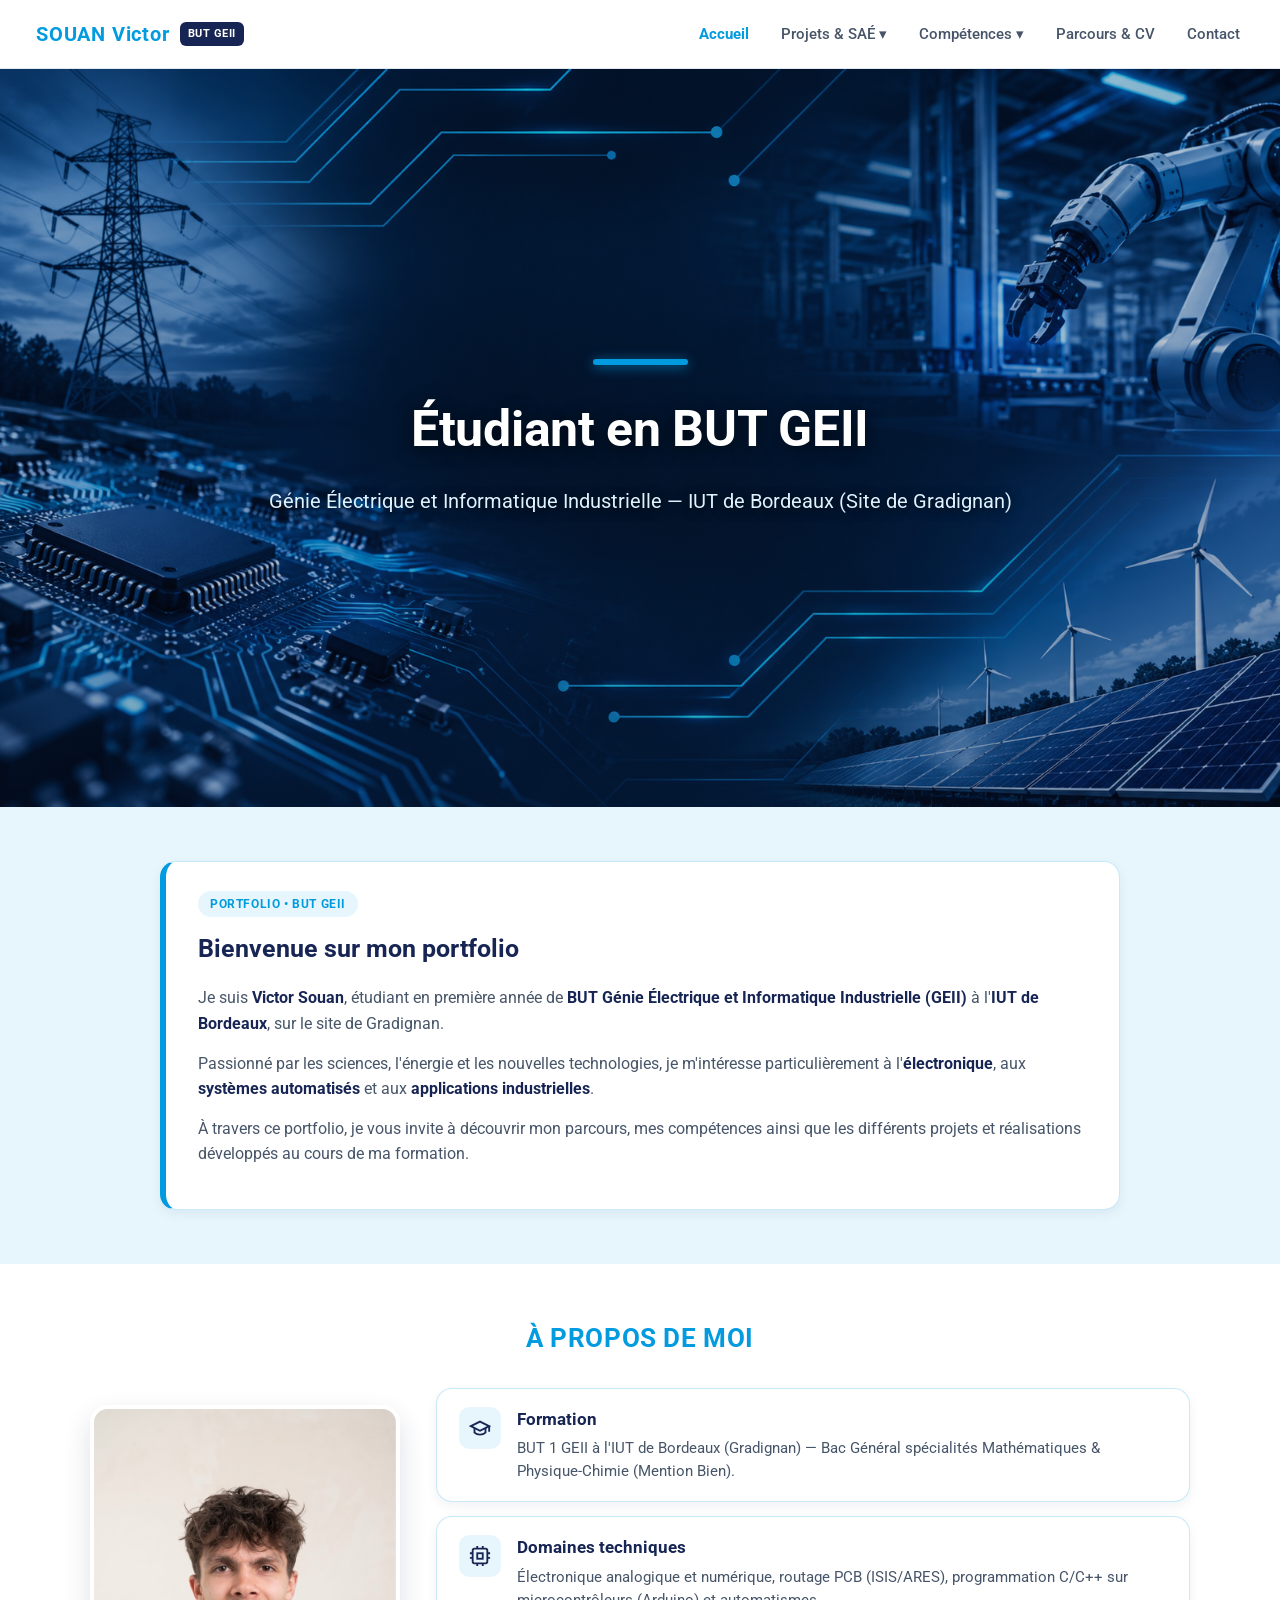
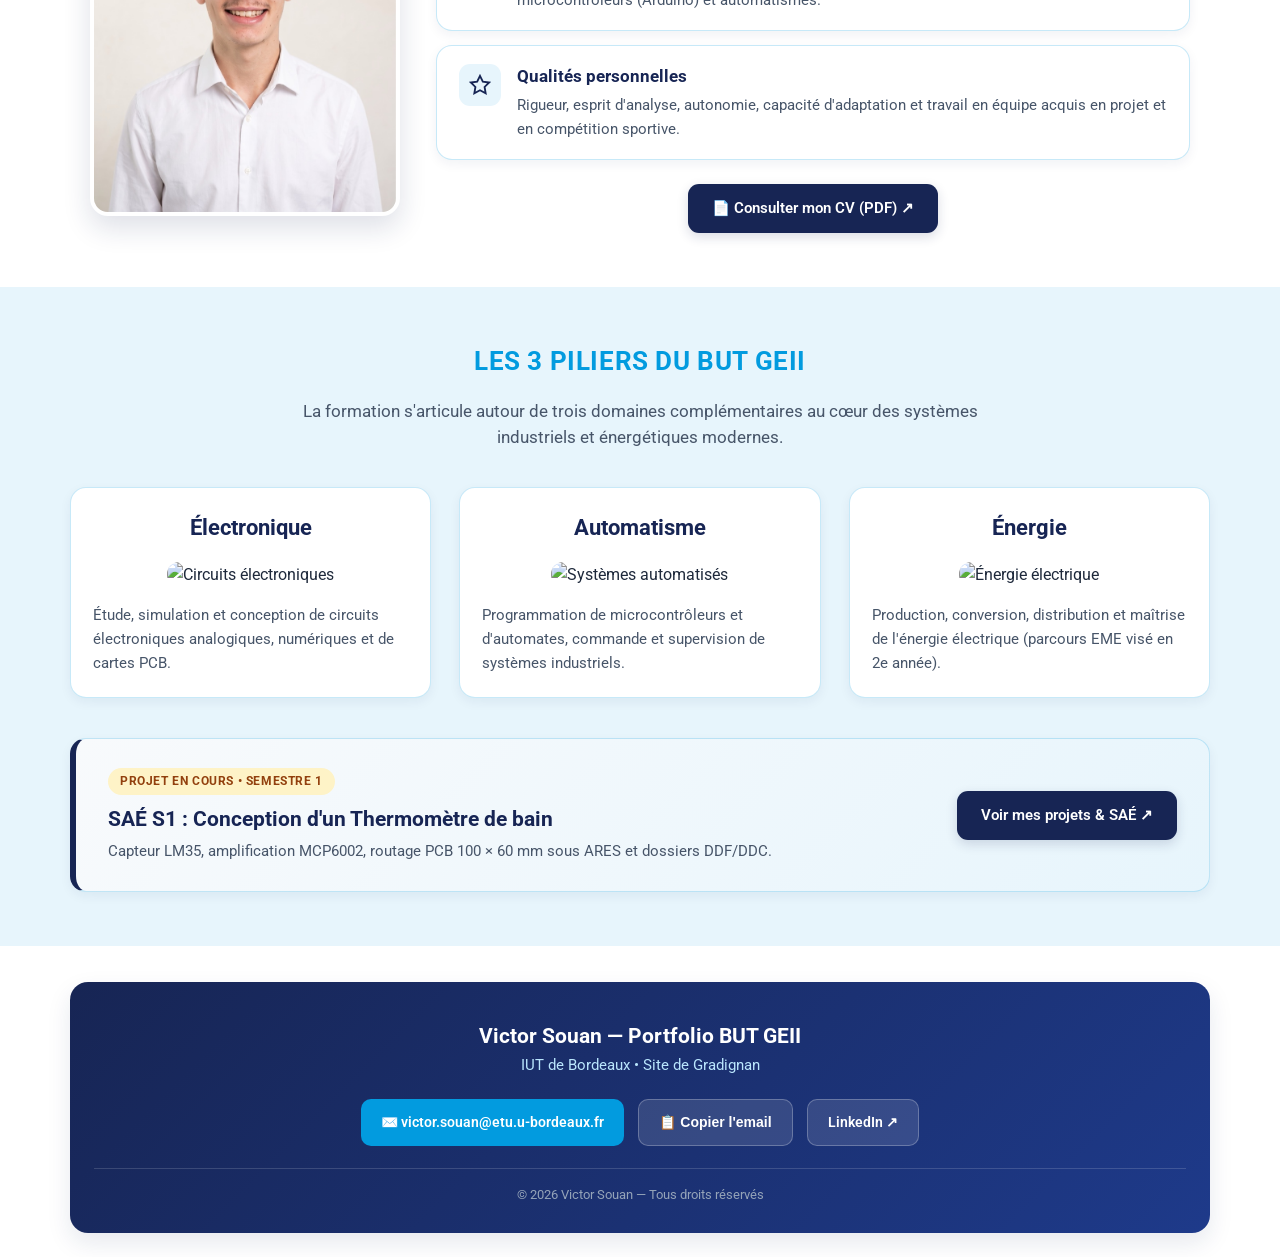
==== index.html @ 29f67bb3 "Add files via upload" ====
<!DOCTYPE html>
<html lang="fr">
<head>
  <meta charset="UTF-8">
  <meta name="viewport" content="width=device-width, initial-scale=1.0">
  <title>SOUAN Victor — Portfolio BUT GEII</title>
  <link href="https://fonts.googleapis.com/css2?family=Open+Sans:wght@400;600;700&family=Roboto:wght@400;500;700&display=swap" rel="stylesheet">
  <link rel="stylesheet" href="style.css">
  <style>
    .welcome-card {
      max-width: 960px;
      margin: 0 auto;
      border-left: 6px solid var(--primary);
    }

    .welcome-card h2 {
      margin: 12px 0 16px;
      font-size: 25px;
      color: var(--navy);
    }

    .welcome-card p {
      margin-bottom: 14px;
      font-size: 16px;
      color: var(--text-muted);
    }

    .welcome-card strong { color: var(--navy); }

    /* MISE EN PAGE À PROPOS : PHOTO À GAUCHE + CARTES À DROITE */
    .about-split {
      display: grid;
      grid-template-columns: 310px 1fr;
      gap: 36px;
      align-items: center;
    }

    .profile-photo-wrapper {
      position: relative;
      border-radius: 18px;
      overflow: hidden;
      border: 4px solid #ffffff;
      box-shadow: 0 12px 28px rgba(23, 37, 84, 0.14);
      background: #f5f3ef;
    }

    .profile-photo {
      width: 100%;
      aspect-ratio: 3 / 4;
      object-fit: cover;
      object-position: center top;
      display: block;
      transition: transform 0.35s ease;
    }

    .profile-photo-wrapper:hover .profile-photo {
      transform: scale(1.03);
    }

    .about-cards-stack {
      display: flex;
      flex-direction: column;
      gap: 14px;
      margin-bottom: 24px;
    }

    .about-item {
      display: flex;
      align-items: flex-start;
      gap: 16px;
      padding: 18px 22px;
    }

    .about-icon {
      flex-shrink: 0;
      width: 42px;
      height: 42px;
      border-radius: 11px;
      background: var(--bg-ice);
      color: var(--navy);
      display: flex;
      align-items: center;
      justify-content: center;
    }

    .about-item h3 {
      font-size: 16.5px;
      color: var(--navy);
      margin-bottom: 4px;
    }

    .about-item p {
      font-size: 14.5px;
      color: var(--text-muted);
      margin: 0;
    }

    .domain-container {
      display: grid;
      grid-template-columns: repeat(3, 1fr);
      gap: 28px;
    }

    .domain-card {
      text-align: center;
      padding: 22px;
    }

    .domain-card h3 {
      font-size: 22px;
      color: var(--navy);
      margin-bottom: 16px;
    }

    .domain-image {
      width: 100%;
      aspect-ratio: 4 / 3;
      object-fit: cover;
      border-radius: 12px;
      margin-bottom: 16px;
      transition: transform 0.3s ease;
    }

    .domain-card:hover .domain-image {
      transform: scale(1.03);
    }

    .domain-description {
      text-align: left;
      font-size: 15px;
      color: var(--text-muted);
    }

    /* APERÇU PROJET PHARE SUR L'ACCUEIL */
    .featured-sae {
      display: flex;
      justify-content: space-between;
      align-items: center;
      flex-wrap: wrap;
      gap: 24px;
      background: linear-gradient(135deg, #f8fafc 0%, #e7f5fc 100%);
      border-left: 6px solid var(--navy);
    }

    @media (max-width: 860px) {
      .about-split {
        grid-template-columns: 1fr;
      }
      .profile-photo-wrapper {
        max-width: 280px;
        margin: 0 auto;
      }
      .domain-container {
        grid-template-columns: 1fr;
      }
    }
  </style>
</head>
<body>

  <header>
    <a href="index.html" class="brand">
      SOUAN Victor <span class="brand-badge">BUT GEII</span>
    </a>
    <button class="menu-toggle" aria-label="Menu">☰</button>
    <nav>
      <ul>
        <li><a href="index.html" class="active">Accueil</a></li>
        <li>
          <a href="projets.html">Projets &amp; SAÉ ▾</a>
          <ul class="dropdown-menu">
            <li><a href="projets.html#sae-s1">SAÉ S1 — Thermomètre de bain</a></li>
            <li><a href="projets.html#tp-arduino">TP &amp; Automatismes</a></li>
            <li><a href="projets.html#sae-s2">SAÉ S2 — Kart à hélice</a></li>
          </ul>
        </li>
        <li>
          <a href="competences.html">Compétences ▾</a>
          <ul class="dropdown-menu">
            <li><a href="competences.html#concevoir">01. Concevoir</a></li>
            <li><a href="competences.html#verifier">02. Vérifier</a></li>
            <li><a href="competences.html#manager">03. Manager</a></li>
          </ul>
        </li>
        <li><a href="parcours.html">Parcours &amp; CV</a></li>
        <li><a href="contact.html">Contact</a></li>
      </ul>
    </nav>
  </header>

  <section class="hero">
    <div class="hero-bar"></div>
    <h1>Étudiant en BUT GEII</h1>
    <p>Génie Électrique et Informatique Industrielle — IUT de Bordeaux (Site de Gradignan)</p>
  </section>

  <!-- BIENVENUE -->
  <section class="section-ice">
    <div class="card welcome-card reveal">
      <span class="badge badge-blue">Portfolio • BUT GEII</span>
      <h2>Bienvenue sur mon portfolio</h2>
      <p>
        Je suis <strong>Victor Souan</strong>, étudiant en première année de <strong>BUT Génie Électrique et Informatique Industrielle (GEII)</strong> à l'<strong>IUT de Bordeaux</strong>, sur le site de Gradignan.
      </p>
      <p>
        Passionné par les sciences, l'énergie et les nouvelles technologies, je m'intéresse particulièrement à l'<strong>électronique</strong>, aux <strong>systèmes automatisés</strong> et aux <strong>applications industrielles</strong>.
      </p>
      <p>
        À travers ce portfolio, je vous invite à découvrir mon parcours, mes compétences ainsi que les différents projets et réalisations développés au cours de ma formation.
      </p>
    </div>
  </section>

  <!-- À PROPOS DE MOI (AVEC TA PHOTO À GAUCHE) -->
  <section class="container">
    <h2 class="section-title reveal">À propos de moi</h2>

    <div class="about-split">
      <!-- PHOTO DE PROFIL -->
      <div class="profile-photo-wrapper reveal">
        <img src="photo-victor.jpg" alt="Victor Souan — Étudiant en BUT GEII" class="profile-photo">
      </div>

      <!-- CARTES + BOUTON CV -->
      <div>
        <div class="about-cards-stack">
          <div class="card about-item reveal">
            <div class="about-icon">
              <svg width="22" height="22" viewBox="0 0 24 24" fill="none" stroke="currentColor" stroke-width="2"><path d="M22 10v6M2 10l10-5 10 5-10 5z"/><path d="M6 12v5c3 3 9 3 12 0v-5"/></svg>
            </div>
            <div>
              <h3>Formation</h3>
              <p>BUT 1 GEII à l'IUT de Bordeaux (Gradignan) — Bac Général spécialités Mathématiques &amp; Physique-Chimie (Mention Bien).</p>
            </div>
          </div>

          <div class="card about-item reveal">
            <div class="about-icon">
              <svg width="22" height="22" viewBox="0 0 24 24" fill="none" stroke="currentColor" stroke-width="2"><rect x="4" y="4" width="16" height="16" rx="2"/><rect x="9" y="9" width="6" height="6"/><path d="M9 1v3M15 1v3M9 20v3M15 20v3M20 9h3M20 14h3M1 9h3M1 14h3"/></svg>
            </div>
            <div>
              <h3>Domaines techniques</h3>
              <p>Électronique analogique et numérique, routage PCB (ISIS/ARES), programmation C/C++ sur microcontrôleurs (Arduino) et automatismes.</p>
            </div>
          </div>

          <div class="card about-item reveal">
            <div class="about-icon">
              <svg width="22" height="22" viewBox="0 0 24 24" fill="none" stroke="currentColor" stroke-width="2"><polygon points="12 2 15.09 8.26 22 9.27 17 14.14 18.18 21.02 12 17.77 5.82 21.02 7 14.14 2 9.27 8.91 8.26 12 2"/></svg>
            </div>
            <div>
              <h3>Qualités personnelles</h3>
              <p>Rigueur, esprit d'analyse, autonomie, capacité d'adaptation et travail en équipe acquis en projet et en compétition sportive.</p>
            </div>
          </div>
        </div>

        <div style="text-align: center;" class="reveal">
          <a href="https://drive.google.com/file/d/1WzoYddrsvxdekkOzyr0ID587YM53Q3Lj/view?usp=sharing" target="_blank" rel="noopener noreferrer" class="btn-navy">
            📄 Consulter mon CV (PDF) ↗
          </a>
        </div>
      </div>
    </div>
  </section>

  <!-- LES 3 DOMAINES DU BUT GEII -->
  <section class="section-ice">
    <div style="max-width: 1140px; margin: 0 auto;">
      <h2 class="section-title reveal">Les 3 piliers du BUT GEII</h2>
      <p style="text-align: center; max-width: 720px; margin: -12px auto 36px; color: var(--text-muted); font-size: 16.5px;" class="reveal">
        La formation s'articule autour de trois domaines complémentaires au cœur des systèmes industriels et énergétiques modernes.
      </p>

      <div class="domain-container">
        <div class="card domain-card reveal">
          <h3>Électronique</h3>
          <img class="domain-image" src="https://images.unsplash.com/photo-1518770660439-4636190af475?auto=format&fit=crop&w=800&q=80" alt="Circuits électroniques">
          <p class="domain-description">Étude, simulation et conception de circuits électroniques analogiques, numériques et de cartes PCB.</p>
        </div>

        <div class="card domain-card reveal">
          <h3>Automatisme</h3>
          <img class="domain-image" src="https://images.unsplash.com/photo-1581091226825-a6a2a5aee158?auto=format&fit=crop&w=800&q=80" alt="Systèmes automatisés">
          <p class="domain-description">Programmation de microcontrôleurs et d'automates, commande et supervision de systèmes industriels.</p>
        </div>

        <div class="card domain-card reveal">
          <h3>Énergie</h3>
          <img class="domain-image" src="https://images.unsplash.com/photo-1509391366360-2e959784a276?auto=format&fit=crop&w=800&q=80" alt="Énergie électrique">
          <p class="domain-description">Production, conversion, distribution et maîtrise de l'énergie électrique (parcours EME visé en 2e année).</p>
        </div>
      </div>

      <!-- ENCART PROJET PHARE -->
      <div class="card featured-sae reveal" style="margin-top: 40px;">
        <div>
          <span class="badge badge-amber">Projet en cours • Semestre 1</span>
          <h3 style="color: var(--navy); font-size: 21px; margin-top: 8px;">SAÉ S1 : Conception d'un Thermomètre de bain</h3>
          <p style="color: var(--text-muted); font-size: 14.5px; margin-top: 4px;">Capteur LM35, amplification MCP6002, routage PCB 100 × 60 mm sous ARES et dossiers DDF/DDC.</p>
        </div>
        <a href="projets.html" class="btn-navy">Voir mes projets &amp; SAÉ ↗</a>
      </div>
    </div>
  </section>

  <footer>
    <div class="footer-card">
      <h3 style="font-size: 21px;">Victor Souan — Portfolio BUT GEII</h3>
      <p style="font-size: 14.5px; color: #bae6fd;">IUT de Bordeaux • Site de Gradignan</p>
      <div class="footer-actions">
        <a href="mailto:victor.souan@etu.u-bordeaux.fr" class="footer-btn btn-mail">✉️ victor.souan@etu.u-bordeaux.fr</a>
        <button class="footer-btn btn-in" data-copy-email="victor.souan@etu.u-bordeaux.fr">📋 Copier l'email</button>
        <a href="https://www.linkedin.com/in/victor-souan/" target="_blank" rel="noopener noreferrer" class="footer-btn btn-in">LinkedIn ↗</a>
      </div>
      <p style="font-size: 13px; color: #94a3b8; border-top: 1px solid rgba(255,255,255,0.15); padding-top: 16px;">© 2026 Victor Souan — Tous droits réservés</p>
    </div>
  </footer>

  <button id="backToTop" title="Haut de page">↑</button>
  <script src="script.js"></script>
</body>
</html>
---- style.css ----
:root {
  --primary: #029bdf;
  --primary-hover: #0284c7;
  --navy: #172554;
  --navy-light: #1e3a8a;
  --bg-ice: #e7f5fc;
  --text-dark: #1e293b;
  --text-muted: #475569;
  --border-light: rgba(2, 155, 223, 0.22);
  --shadow-sm: 0 4px 12px rgba(23, 37, 84, 0.06);
  --shadow-md: 0 10px 25px rgba(23, 37, 84, 0.1);
}

* {
  box-sizing: border-box;
  margin: 0;
  padding: 0;
}

html {
  scroll-behavior: smooth;
}

body {
  font-family: 'Roboto', 'Open Sans', Arial, sans-serif;
  color: var(--text-dark);
  background: #ffffff;
  line-height: 1.6;
  overflow-x: hidden;
}

/* --- ANIMATIONS AU SCROLL --- */
.reveal {
  opacity: 0;
  transform: translateY(24px);
  transition: opacity 0.6s ease, transform 0.6s ease;
}

.reveal.visible {
  opacity: 1;
  transform: translateY(0);
}

/* --- HEADER & NAVIGATION --- */
header {
  position: sticky;
  top: 0;
  z-index: 1000;
  background: rgba(255, 255, 255, 0.94);
  backdrop-filter: blur(10px);
  border-bottom: 1px solid #e2e8f0;
  padding: 14px 36px;
  display: flex;
  justify-content: space-between;
  align-items: center;
}

.brand {
  display: flex;
  align-items: center;
  gap: 10px;
  text-decoration: none;
  color: var(--primary);
  font-size: 20px;
  font-weight: 700;
  letter-spacing: 0.8px;
}

.brand-badge {
  background: var(--navy);
  color: #ffffff;
  font-size: 11px;
  padding: 3px 8px;
  border-radius: 6px;
  letter-spacing: 0.5px;
}

nav > ul {
  list-style: none;
  display: flex;
  gap: 24px;
  align-items: center;
}

nav li {
  position: relative;
}

nav a {
  text-decoration: none;
  color: var(--text-muted);
  font-size: 15px;
  font-weight: 500;
  padding: 8px 4px;
  display: inline-block;
  transition: color 0.2s;
}

nav a:hover, nav a.active {
  color: var(--primary);
  font-weight: 700;
}

.dropdown-menu {
  display: none;
  position: absolute;
  top: 100%;
  left: 0;
  background: #ffffff;
  min-width: 210px;
  border: 1px solid #e2e8f0;
  border-radius: 12px;
  box-shadow: var(--shadow-md);
  list-style: none;
  padding: 8px 0;
  z-index: 1100;
}

nav li:hover .dropdown-menu {
  display: block;
}

.dropdown-menu a {
  display: block;
  padding: 9px 18px;
  font-size: 14px;
}

.dropdown-menu a:hover {
  background: var(--bg-ice);
  color: var(--navy);
}

.menu-toggle {
  display: none;
  background: none;
  border: 1px solid #cbd5e1;
  border-radius: 8px;
  padding: 6px 12px;
  font-size: 20px;
  cursor: pointer;
  color: var(--navy);
}

/* --- HERO BANNER EN GRAND FORMAT (PLEIN ÉCRAN) --- */
.hero {
  background: linear-gradient(rgba(10, 18, 36, 0.18), rgba(10, 18, 36, 0.28)),
              url('banniere-geii.png') center/cover no-repeat;
  color: #ffffff;
  text-align: center;
  padding: 120px 20px;
  min-height: 82vh;
  display: flex;
  flex-direction: column;
  justify-content: center;
  align-items: center;
}

.hero-bar {
  width: 95px;
  height: 6px;
  background: var(--primary);
  margin: 0 auto 24px;
  border-radius: 3px;
  box-shadow: 0 2px 12px rgba(2, 155, 223, 0.7);
}

.hero h1 {
  font-size: 50px;
  font-weight: 700;
  margin-bottom: 16px;
  letter-spacing: -0.3px;
  text-shadow: 0 3px 18px rgba(0, 0, 0, 0.65);
}

.hero p {
  font-size: 20px;
  color: #e0f2fe;
  max-width: 780px;
  margin: 0 auto;
  text-shadow: 0 2px 12px rgba(0, 0, 0, 0.65);
}

/* --- CONTENEURS & CARTES --- */
.container {
  max-width: 1140px;
  margin: 0 auto;
  padding: 54px 20px;
}

.section-ice {
  background: var(--bg-ice);
  padding: 54px 20px;
}

.section-title {
  text-align: center;
  font-size: 26px;
  font-weight: 700;
  color: var(--primary);
  text-transform: uppercase;
  letter-spacing: 0.6px;
  margin-bottom: 28px;
}

.card {
  background: #ffffff;
  border-radius: 16px;
  padding: 28px 32px;
  border: 1px solid var(--border-light);
  box-shadow: var(--shadow-sm);
  transition: transform 0.25s ease, box-shadow 0.25s ease;
}

.card:hover {
  box-shadow: var(--shadow-md);
}

/* --- BADGES & BOUTONS --- */
.badge {
  display: inline-block;
  padding: 4px 12px;
  border-radius: 99px;
  font-size: 11.5px;
  font-weight: 700;
  letter-spacing: 0.6px;
  text-transform: uppercase;
}

.badge-blue { background: var(--bg-ice); color: var(--primary); }
.badge-navy { background: #e0e7ff; color: var(--navy); }
.badge-green { background: #dcfce7; color: #166534; }
.badge-amber { background: #fef3c7; color: #92400e; }
.badge-gray { background: #f1f5f9; color: #475569; }

.btn-navy {
  display: inline-flex;
  align-items: center;
  justify-content: center;
  gap: 10px;
  background: var(--navy);
  color: #ffffff;
  text-decoration: none;
  font-size: 14.5px;
  font-weight: 600;
  padding: 13px 24px;
  border-radius: 11px;
  border: none;
  cursor: pointer;
  transition: all 0.25s ease;
  box-shadow: 0 4px 12px rgba(23, 37, 84, 0.16);
}

.btn-navy:hover {
  background: #2563eb;
  transform: translateY(-2px);
  box-shadow: 0 8px 20px rgba(37, 99, 235, 0.25);
}

.btn-outline {
  display: inline-flex;
  align-items: center;
  justify-content: center;
  gap: 8px;
  background: #ffffff;
  color: var(--navy);
  text-decoration: none;
  font-size: 14.5px;
  font-weight: 600;
  padding: 12px 22px;
  border-radius: 11px;
  border: 1.5px solid var(--navy);
  cursor: pointer;
  transition: all 0.25s ease;
}

.btn-outline:hover {
  background: var(--navy);
  color: #ffffff;
}

/* --- BOUTON RETOUR EN HAUT --- */
#backToTop {
  position: fixed;
  bottom: 24px;
  right: 24px;
  width: 44px;
  height: 44px;
  border-radius: 50%;
  background: var(--navy);
  color: #ffffff;
  border: none;
  font-size: 18px;
  cursor: pointer;
  box-shadow: var(--shadow-md);
  opacity: 0;
  pointer-events: none;
  transition: 0.3s;
  z-index: 999;
}

#backToTop.show {
  opacity: 1;
  pointer-events: auto;
}

#backToTop:hover {
  background: var(--primary);
  transform: translateY(-3px);
}

/* --- FOOTER --- */
footer {
  padding: 36px 20px 24px;
  background: #ffffff;
}

.footer-card {
  max-width: 1140px;
  margin: 0 auto;
  background: linear-gradient(135deg, var(--navy) 0%, var(--navy-light) 100%);
  color: #ffffff;
  padding: 38px 24px 28px;
  border-radius: 18px;
  text-align: center;
  box-shadow: var(--shadow-md);
}

.footer-actions {
  display: flex;
  justify-content: center;
  flex-wrap: wrap;
  gap: 14px;
  margin: 22px 0;
}

.footer-btn {
  display: inline-flex;
  align-items: center;
  gap: 8px;
  padding: 11px 20px;
  border-radius: 10px;
  font-size: 14px;
  font-weight: 600;
  text-decoration: none;
  border: none;
  cursor: pointer;
  transition: 0.25s;
}

.btn-mail { background: var(--primary); color: #ffffff; }
.btn-mail:hover { background: #38bdf8; color: #0f172a; }
.btn-in { background: rgba(255,255,255,0.12); color: #ffffff; border: 1px solid rgba(255,255,255,0.25); }
.btn-in:hover { background: #ffffff; color: var(--navy); }

/* --- RESPONSIVE MOBILE --- */
@media (max-width: 820px) {
  header { padding: 14px 20px; }
  .menu-toggle { display: block; }
  nav {
    display: none;
    width: 100%;
    padding-top: 12px;
  }
  nav.open { display: block; }
  nav > ul { flex-direction: column; align-items: flex-start; gap: 6px; }
  .dropdown-menu {
    position: static;
    box-shadow: none;
    border: none;
    padding-left: 16px;
    display: block;
  }
  .hero h1 { font-size: 32px; }
  .hero p { font-size: 16px; }
  .hero { padding: 80px 16px; min-height: 55vh; }
}/* --- VISIONNEUSE PLEIN ÉCRAN (LIGHTBOX) --- */
.proof-img {
  cursor: zoom-in;
  transition: transform 0.25s ease, box-shadow 0.25s ease;
}

.proof-img:hover {
  transform: scale(1.02);
  box-shadow: 0 8px 20px rgba(2, 155, 223, 0.25);
}

#imageLightbox {
  position: fixed;
  inset: 0;
  background: rgba(15, 23, 42, 0.92);
  backdrop-filter: blur(6px);
  display: none;
  flex-direction: column;
  justify-content: center;
  align-items: center;
  padding: 24px;
  z-index: 2000;
}

#imageLightbox.active {
  display: flex;
  animation: fadeInZoom 0.22s ease;
}

@keyframes fadeInZoom {
  from { opacity: 0; transform: scale(0.96); }
  to { opacity: 1; transform: scale(1); }
}

#lightboxImg {
  max-width: 92vw;
  max-height: 80vh;
  border-radius: 12px;
  border: 2px solid rgba(255, 255, 255, 0.2);
  box-shadow: 0 20px 50px rgba(0, 0, 0, 0.6);
  background: #ffffff;
}

#lightboxCaption {
  color: #e0f2fe;
  font-size: 16px;
  font-weight: 600;
  margin-top: 16px;
  text-align: center;
}

#lightboxClose {
  position: absolute;
  top: 22px;
  right: 28px;
  background: rgba(255, 255, 255, 0.15);
  color: #ffffff;
  border: 1px solid rgba(255, 255, 255, 0.3);
  border-radius: 50%;
  width: 44px;
  height: 44px;
  font-size: 20px;
  cursor: pointer;
  transition: 0.2s;
}

#lightboxClose:hover {
  background: var(--primary);
}
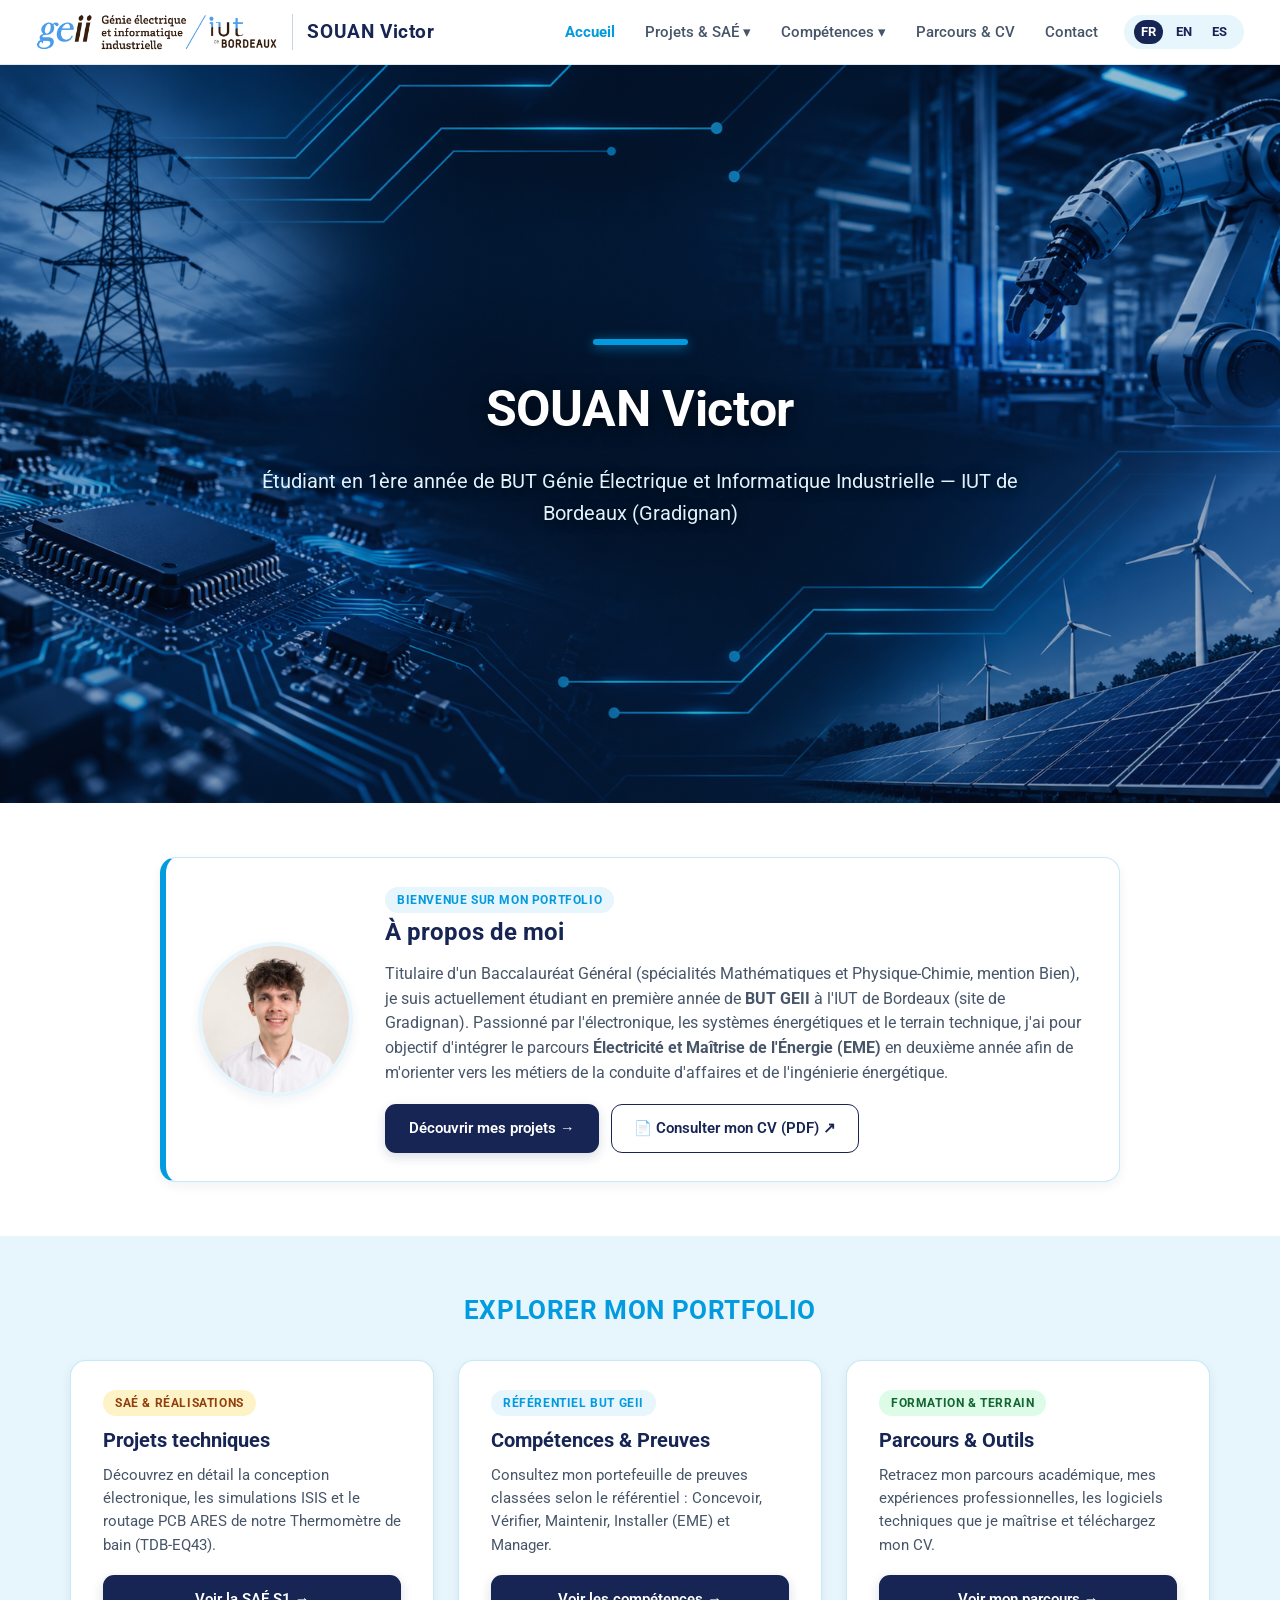
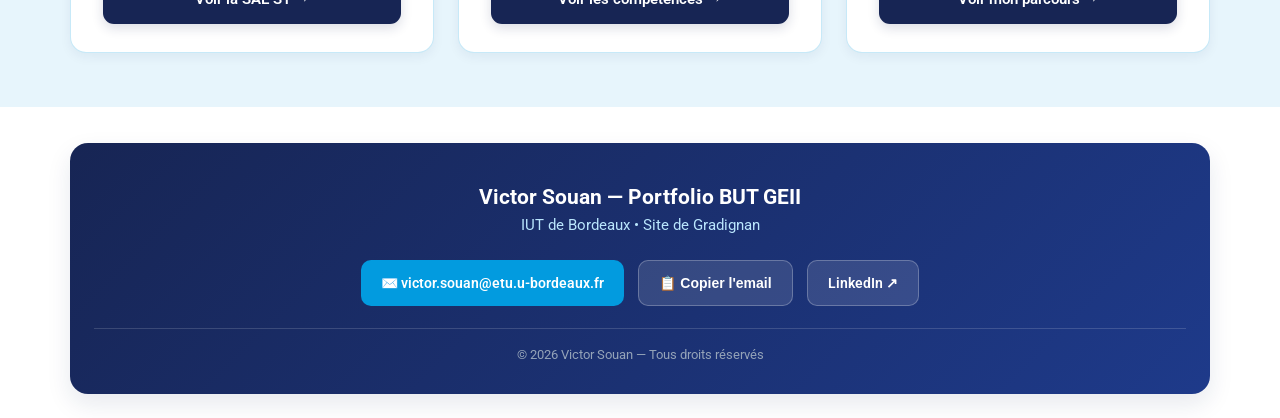
==== commit a0648289: "Add files via upload" ====
--- a/index.html
+++ b/index.html
@@ -7,152 +7,64 @@
   <link href="https://fonts.googleapis.com/css2?family=Open+Sans:wght@400;600;700&family=Roboto:wght@400;500;700&display=swap" rel="stylesheet">
   <link rel="stylesheet" href="style.css">
   <style>
-    .welcome-card {
+    .about-card {
       max-width: 960px;
       margin: 0 auto;
+      display: flex;
+      align-items: center;
+      gap: 32px;
       border-left: 6px solid var(--primary);
     }
 
-    .welcome-card h2 {
-      margin: 12px 0 16px;
-      font-size: 25px;
-      color: var(--navy);
+    .profile-photo {
+      width: 155px;
+      height: 155px;
+      border-radius: 50%;
+      object-fit: cover;
+      border: 4px solid var(--bg-ice);
+      box-shadow: var(--shadow-sm);
+      flex-shrink: 0;
     }
 
-    .welcome-card p {
-      margin-bottom: 14px;
-      font-size: 16px;
+    .about-card h2 {
+      color: var(--navy);
+      font-size: 24px;
+      margin-bottom: 10px;
+    }
+
+    .about-card p {
+      color: var(--text-muted);
+      font-size: 15.5px;
+      margin-bottom: 18px;
+    }
+
+    .quick-grid {
+      display: grid;
+      grid-template-columns: repeat(3, 1fr);
+      gap: 24px;
+    }
+
+    .quick-card {
+      display: flex;
+      flex-direction: column;
+      justify-content: space-between;
+      gap: 18px;
+    }
+
+    .quick-card h3 {
+      color: var(--navy);
+      font-size: 20px;
+      margin-top: 8px;
+    }
+
+    .quick-card p {
+      font-size: 14.5px;
       color: var(--text-muted);
     }
 
-    .welcome-card strong { color: var(--navy); }
-
-    /* MISE EN PAGE À PROPOS : PHOTO À GAUCHE + CARTES À DROITE */
-    .about-split {
-      display: grid;
-      grid-template-columns: 310px 1fr;
-      gap: 36px;
-      align-items: center;
-    }
-
-    .profile-photo-wrapper {
-      position: relative;
-      border-radius: 18px;
-      overflow: hidden;
-      border: 4px solid #ffffff;
-      box-shadow: 0 12px 28px rgba(23, 37, 84, 0.14);
-      background: #f5f3ef;
-    }
-
-    .profile-photo {
-      width: 100%;
-      aspect-ratio: 3 / 4;
-      object-fit: cover;
-      object-position: center top;
-      display: block;
-      transition: transform 0.35s ease;
-    }
-
-    .profile-photo-wrapper:hover .profile-photo {
-      transform: scale(1.03);
-    }
-
-    .about-cards-stack {
-      display: flex;
-      flex-direction: column;
-      gap: 14px;
-      margin-bottom: 24px;
-    }
-
-    .about-item {
-      display: flex;
-      align-items: flex-start;
-      gap: 16px;
-      padding: 18px 22px;
-    }
-
-    .about-icon {
-      flex-shrink: 0;
-      width: 42px;
-      height: 42px;
-      border-radius: 11px;
-      background: var(--bg-ice);
-      color: var(--navy);
-      display: flex;
-      align-items: center;
-      justify-content: center;
-    }
-
-    .about-item h3 {
-      font-size: 16.5px;
-      color: var(--navy);
-      margin-bottom: 4px;
-    }
-
-    .about-item p {
-      font-size: 14.5px;
-      color: var(--text-muted);
-      margin: 0;
-    }
-
-    .domain-container {
-      display: grid;
-      grid-template-columns: repeat(3, 1fr);
-      gap: 28px;
-    }
-
-    .domain-card {
-      text-align: center;
-      padding: 22px;
-    }
-
-    .domain-card h3 {
-      font-size: 22px;
-      color: var(--navy);
-      margin-bottom: 16px;
-    }
-
-    .domain-image {
-      width: 100%;
-      aspect-ratio: 4 / 3;
-      object-fit: cover;
-      border-radius: 12px;
-      margin-bottom: 16px;
-      transition: transform 0.3s ease;
-    }
-
-    .domain-card:hover .domain-image {
-      transform: scale(1.03);
-    }
-
-    .domain-description {
-      text-align: left;
-      font-size: 15px;
-      color: var(--text-muted);
-    }
-
-    /* APERÇU PROJET PHARE SUR L'ACCUEIL */
-    .featured-sae {
-      display: flex;
-      justify-content: space-between;
-      align-items: center;
-      flex-wrap: wrap;
-      gap: 24px;
-      background: linear-gradient(135deg, #f8fafc 0%, #e7f5fc 100%);
-      border-left: 6px solid var(--navy);
-    }
-
-    @media (max-width: 860px) {
-      .about-split {
-        grid-template-columns: 1fr;
-      }
-      .profile-photo-wrapper {
-        max-width: 280px;
-        margin: 0 auto;
-      }
-      .domain-container {
-        grid-template-columns: 1fr;
-      }
+    @media (max-width: 820px) {
+      .about-card { flex-direction: column; text-align: center; }
+      .quick-grid { grid-template-columns: 1fr; }
     }
   </style>
 </head>
@@ -160,7 +72,8 @@
 
   <header>
     <a href="index.html" class="brand">
-      SOUAN Victor <span class="brand-badge">BUT GEII</span>
+      <img src="logoGEII_retina.png" alt="Logo GEII IUT de Bordeaux" class="brand-logo">
+      <span>SOUAN Victor</span>
     </a>
     <button class="menu-toggle" aria-label="Menu">☰</button>
     <nav>
@@ -169,137 +82,85 @@
         <li>
           <a href="projets.html">Projets &amp; SAÉ ▾</a>
           <ul class="dropdown-menu">
-            <li><a href="projets.html#sae-s1">SAÉ S1 — Thermomètre de bain</a></li>
-            <li><a href="projets.html#tp-arduino">TP &amp; Automatismes</a></li>
-            <li><a href="projets.html#sae-s2">SAÉ S2 — Kart à hélice</a></li>
+            <li><a href="projets.html">Tous les projets</a></li>
+            <li><a href="sae-s1.html">SAÉ S1 — Thermomètre de bain</a></li>
           </ul>
         </li>
         <li>
           <a href="competences.html">Compétences ▾</a>
           <ul class="dropdown-menu">
-            <li><a href="competences.html#concevoir">01. Concevoir</a></li>
-            <li><a href="competences.html#verifier">02. Vérifier</a></li>
-            <li><a href="competences.html#manager">03. Manager</a></li>
+            <li><a href="competences.html">Vue d'ensemble</a></li>
+            <li><a href="comp-concevoir.html">Concevoir (C.1 à C.4)</a></li>
+            <li><a href="comp-verifier.html">Vérifier (V.1 à V.2)</a></li>
+            <li><a href="comp-maintenir.html">Maintenir (M.1 à M.2)</a></li>
+            <li><a href="comp-installer.html">Installer — EME (I.2)</a></li>
+            <li><a href="comp-manager.html">Manager (G.1 à G.3)</a></li>
           </ul>
         </li>
         <li><a href="parcours.html">Parcours &amp; CV</a></li>
         <li><a href="contact.html">Contact</a></li>
+        <li class="lang-switch">
+          <a href="index.html" class="active-lang">FR</a>
+          <a href="index-en.html">EN</a>
+          <a href="index-es.html">ES</a>
+        </li>
       </ul>
     </nav>
   </header>
 
   <section class="hero">
     <div class="hero-bar"></div>
-    <h1>Étudiant en BUT GEII</h1>
-    <p>Génie Électrique et Informatique Industrielle — IUT de Bordeaux (Site de Gradignan)</p>
+    <h1>SOUAN Victor</h1>
+    <p>Étudiant en 1ère année de BUT Génie Électrique et Informatique Industrielle — IUT de Bordeaux (Gradignan)</p>
   </section>
 
-  <!-- BIENVENUE -->
-  <section class="section-ice">
-    <div class="card welcome-card reveal">
-      <span class="badge badge-blue">Portfolio • BUT GEII</span>
-      <h2>Bienvenue sur mon portfolio</h2>
-      <p>
-        Je suis <strong>Victor Souan</strong>, étudiant en première année de <strong>BUT Génie Électrique et Informatique Industrielle (GEII)</strong> à l'<strong>IUT de Bordeaux</strong>, sur le site de Gradignan.
-      </p>
-      <p>
-        Passionné par les sciences, l'énergie et les nouvelles technologies, je m'intéresse particulièrement à l'<strong>électronique</strong>, aux <strong>systèmes automatisés</strong> et aux <strong>applications industrielles</strong>.
-      </p>
-      <p>
-        À travers ce portfolio, je vous invite à découvrir mon parcours, mes compétences ainsi que les différents projets et réalisations développés au cours de ma formation.
-      </p>
-    </div>
-  </section>
-
-  <!-- À PROPOS DE MOI (AVEC TA PHOTO À GAUCHE) -->
-  <section class="container">
-    <h2 class="section-title reveal">À propos de moi</h2>
-
-    <div class="about-split">
-      <!-- PHOTO DE PROFIL -->
-      <div class="profile-photo-wrapper reveal">
-        <img src="photo-victor.jpg" alt="Victor Souan — Étudiant en BUT GEII" class="profile-photo">
-      </div>
-
-      <!-- CARTES + BOUTON CV -->
+  <div class="container">
+    <div class="card about-card reveal">
+      <img src="photo-victor.jpg" alt="Photo de profil de Victor Souan" class="profile-photo">
       <div>
-        <div class="about-cards-stack">
-          <div class="card about-item reveal">
-            <div class="about-icon">
-              <svg width="22" height="22" viewBox="0 0 24 24" fill="none" stroke="currentColor" stroke-width="2"><path d="M22 10v6M2 10l10-5 10 5-10 5z"/><path d="M6 12v5c3 3 9 3 12 0v-5"/></svg>
-            </div>
-            <div>
-              <h3>Formation</h3>
-              <p>BUT 1 GEII à l'IUT de Bordeaux (Gradignan) — Bac Général spécialités Mathématiques &amp; Physique-Chimie (Mention Bien).</p>
-            </div>
-          </div>
-
-          <div class="card about-item reveal">
-            <div class="about-icon">
-              <svg width="22" height="22" viewBox="0 0 24 24" fill="none" stroke="currentColor" stroke-width="2"><rect x="4" y="4" width="16" height="16" rx="2"/><rect x="9" y="9" width="6" height="6"/><path d="M9 1v3M15 1v3M9 20v3M15 20v3M20 9h3M20 14h3M1 9h3M1 14h3"/></svg>
-            </div>
-            <div>
-              <h3>Domaines techniques</h3>
-              <p>Électronique analogique et numérique, routage PCB (ISIS/ARES), programmation C/C++ sur microcontrôleurs (Arduino) et automatismes.</p>
-            </div>
-          </div>
-
-          <div class="card about-item reveal">
-            <div class="about-icon">
-              <svg width="22" height="22" viewBox="0 0 24 24" fill="none" stroke="currentColor" stroke-width="2"><polygon points="12 2 15.09 8.26 22 9.27 17 14.14 18.18 21.02 12 17.77 5.82 21.02 7 14.14 2 9.27 8.91 8.26 12 2"/></svg>
-            </div>
-            <div>
-              <h3>Qualités personnelles</h3>
-              <p>Rigueur, esprit d'analyse, autonomie, capacité d'adaptation et travail en équipe acquis en projet et en compétition sportive.</p>
-            </div>
-          </div>
-        </div>
-
-        <div style="text-align: center;" class="reveal">
-          <a href="https://drive.google.com/file/d/1WzoYddrsvxdekkOzyr0ID587YM53Q3Lj/view?usp=sharing" target="_blank" rel="noopener noreferrer" class="btn-navy">
-            📄 Consulter mon CV (PDF) ↗
-          </a>
+        <span class="badge badge-blue">Bienvenue sur mon portfolio</span>
+        <h2>À propos de moi</h2>
+        <p>
+          Titulaire d'un Baccalauréat Général (spécialités Mathématiques et Physique-Chimie, mention Bien), je suis actuellement étudiant en première année de <strong>BUT GEII</strong> à l'IUT de Bordeaux (site de Gradignan). Passionné par l'électronique, les systèmes énergétiques et le terrain technique, j'ai pour objectif d'intégrer le parcours <strong>Électricité et Maîtrise de l'Énergie (EME)</strong> en deuxième année afin de m'orienter vers les métiers de la conduite d'affaires et de l'ingénierie énergétique.
+        </p>
+        <div style="display: flex; flex-wrap: wrap; gap: 12px;">
+          <a href="projets.html" class="btn-navy">Découvrir mes projets →</a>
+          <a href="https://drive.google.com/file/d/1WzoYddrsvxdekkOzyr0ID587YM53Q3Lj/view?usp=sharing" target="_blank" rel="noopener noreferrer" class="btn-outline">📄 Consulter mon CV (PDF) ↗</a>
         </div>
       </div>
     </div>
-  </section>
+  </div>
 
-  <!-- LES 3 DOMAINES DU BUT GEII -->
   <section class="section-ice">
     <div style="max-width: 1140px; margin: 0 auto;">
-      <h2 class="section-title reveal">Les 3 piliers du BUT GEII</h2>
-      <p style="text-align: center; max-width: 720px; margin: -12px auto 36px; color: var(--text-muted); font-size: 16.5px;" class="reveal">
-        La formation s'articule autour de trois domaines complémentaires au cœur des systèmes industriels et énergétiques modernes.
-      </p>
-
-      <div class="domain-container">
-        <div class="card domain-card reveal">
-          <h3>Électronique</h3>
-          <img class="domain-image" src="https://images.unsplash.com/photo-1518770660439-4636190af475?auto=format&fit=crop&w=800&q=80" alt="Circuits électroniques">
-          <p class="domain-description">Étude, simulation et conception de circuits électroniques analogiques, numériques et de cartes PCB.</p>
+      <h2 class="section-title reveal">Explorer mon portfolio</h2>
+      <div class="quick-grid">
+        <div class="card quick-card reveal">
+          <div>
+            <span class="badge badge-amber">SAÉ &amp; Réalisations</span>
+            <h3>Projets techniques</h3>
+            <p style="margin-top: 8px;">Découvrez en détail la conception électronique, les simulations ISIS et le routage PCB ARES de notre Thermomètre de bain (TDB-EQ43).</p>
+          </div>
+          <a href="sae-s1.html" class="btn-navy" style="width: 100%;">Voir la SAÉ S1 →</a>
         </div>
 
-        <div class="card domain-card reveal">
-          <h3>Automatisme</h3>
-          <img class="domain-image" src="https://images.unsplash.com/photo-1581091226825-a6a2a5aee158?auto=format&fit=crop&w=800&q=80" alt="Systèmes automatisés">
-          <p class="domain-description">Programmation de microcontrôleurs et d'automates, commande et supervision de systèmes industriels.</p>
+        <div class="card quick-card reveal">
+          <div>
+            <span class="badge badge-blue">Référentiel BUT GEII</span>
+            <h3>Compétences &amp; Preuves</h3>
+            <p style="margin-top: 8px;">Consultez mon portefeuille de preuves classées selon le référentiel : Concevoir, Vérifier, Maintenir, Installer (EME) et Manager.</p>
+          </div>
+          <a href="competences.html" class="btn-navy" style="width: 100%;">Voir les compétences →</a>
         </div>
 
-        <div class="card domain-card reveal">
-          <h3>Énergie</h3>
-          <img class="domain-image" src="https://images.unsplash.com/photo-1509391366360-2e959784a276?auto=format&fit=crop&w=800&q=80" alt="Énergie électrique">
-          <p class="domain-description">Production, conversion, distribution et maîtrise de l'énergie électrique (parcours EME visé en 2e année).</p>
+        <div class="card quick-card reveal">
+          <div>
+            <span class="badge badge-green">Formation &amp; Terrain</span>
+            <h3>Parcours &amp; Outils</h3>
+            <p style="margin-top: 8px;">Retracez mon parcours académique, mes expériences professionnelles, les logiciels techniques que je maîtrise et téléchargez mon CV.</p>
+          </div>
+          <a href="parcours.html" class="btn-navy" style="width: 100%;">Voir mon parcours →</a>
         </div>
-      </div>
-
-      <!-- ENCART PROJET PHARE -->
-      <div class="card featured-sae reveal" style="margin-top: 40px;">
-        <div>
-          <span class="badge badge-amber">Projet en cours • Semestre 1</span>
-          <h3 style="color: var(--navy); font-size: 21px; margin-top: 8px;">SAÉ S1 : Conception d'un Thermomètre de bain</h3>
-          <p style="color: var(--text-muted); font-size: 14.5px; margin-top: 4px;">Capteur LM35, amplification MCP6002, routage PCB 100 × 60 mm sous ARES et dossiers DDF/DDC.</p>
-        </div>
-        <a href="projets.html" class="btn-navy">Voir mes projets &amp; SAÉ ↗</a>
       </div>
     </div>
   </section>
--- a/style.css
+++ b/style.css
@@ -46,10 +46,10 @@
   position: sticky;
   top: 0;
   z-index: 1000;
-  background: rgba(255, 255, 255, 0.94);
+  background: rgba(255, 255, 255, 0.96);
   backdrop-filter: blur(10px);
   border-bottom: 1px solid #e2e8f0;
-  padding: 14px 36px;
+  padding: 12px 36px;
   display: flex;
   justify-content: space-between;
   align-items: center;
@@ -58,27 +58,51 @@
 .brand {
   display: flex;
   align-items: center;
-  gap: 10px;
-  text-decoration: none;
-  color: var(--primary);
-  font-size: 20px;
-  font-weight: 700;
-  letter-spacing: 0.8px;
-}
-
-.brand-badge {
+  gap: 14px;
+  text-decoration: none;
+  color: var(--navy);
+  font-size: 19px;
+  font-weight: 700;
+  letter-spacing: 0.6px;
+}
+
+.brand-logo {
+  height: 36px;
+  width: auto;
+  display: block;
+  padding-right: 14px;
+  border-right: 1.5px solid #cbd5e1;
+}
+
+.lang-switch {
+  display: inline-flex;
+  align-items: center;
+  gap: 6px;
+  background: var(--bg-ice);
+  padding: 5px 10px;
+  border-radius: 99px;
+  font-size: 12.5px;
+  font-weight: 700;
+}
+
+.lang-switch a {
+  padding: 2px 7px;
+  border-radius: 99px;
+  color: var(--navy);
+  text-decoration: none;
+  font-size: 12.5px;
+  font-weight: 700;
+}
+
+.lang-switch a.active-lang {
   background: var(--navy);
   color: #ffffff;
-  font-size: 11px;
-  padding: 3px 8px;
-  border-radius: 6px;
-  letter-spacing: 0.5px;
 }
 
 nav > ul {
   list-style: none;
   display: flex;
-  gap: 24px;
+  gap: 22px;
   align-items: center;
 }
 
@@ -107,7 +131,7 @@
   top: 100%;
   left: 0;
   background: #ffffff;
-  min-width: 210px;
+  min-width: 225px;
   border: 1px solid #e2e8f0;
   border-radius: 12px;
   box-shadow: var(--shadow-md);
@@ -142,7 +166,7 @@
   color: var(--navy);
 }
 
-/* --- HERO BANNER EN GRAND FORMAT (PLEIN ÉCRAN) --- */
+/* --- HERO BANNER EN GRAND FORMAT --- */
 .hero {
   background: linear-gradient(rgba(10, 18, 36, 0.18), rgba(10, 18, 36, 0.28)),
               url('banniere-geii.png') center/cover no-repeat;
@@ -277,6 +301,76 @@
 .btn-outline:hover {
   background: var(--navy);
   color: #ffffff;
+}
+
+/* --- VISIONNEUSE PLEIN ÉCRAN (LIGHTBOX) --- */
+.proof-img {
+  cursor: zoom-in;
+  transition: transform 0.25s ease, box-shadow 0.25s ease;
+}
+
+.proof-img:hover {
+  transform: scale(1.02);
+  box-shadow: 0 8px 20px rgba(2, 155, 223, 0.25);
+}
+
+#imageLightbox {
+  position: fixed;
+  inset: 0;
+  background: rgba(15, 23, 42, 0.92);
+  backdrop-filter: blur(6px);
+  display: none;
+  flex-direction: column;
+  justify-content: center;
+  align-items: center;
+  padding: 24px;
+  z-index: 2000;
+}
+
+#imageLightbox.active {
+  display: flex;
+  animation: fadeInZoom 0.22s ease;
+}
+
+@keyframes fadeInZoom {
+  from { opacity: 0; transform: scale(0.96); }
+  to { opacity: 1; transform: scale(1); }
+}
+
+#lightboxImg {
+  max-width: 92vw;
+  max-height: 80vh;
+  border-radius: 12px;
+  border: 2px solid rgba(255, 255, 255, 0.2);
+  box-shadow: 0 20px 50px rgba(0, 0, 0, 0.6);
+  background: #ffffff;
+}
+
+#lightboxCaption {
+  color: #e0f2fe;
+  font-size: 16px;
+  font-weight: 600;
+  margin-top: 16px;
+  text-align: center;
+}
+
+#lightboxClose {
+  position: absolute;
+  top: 22px;
+  right: 28px;
+  background: rgba(255, 255, 255, 0.15);
+  color: #ffffff;
+  border: 1px solid rgba(255, 255, 255, 0.3);
+  border-radius: 50%;
+  width: 44px;
+  height: 44px;
+  font-size: 20px;
+  cursor: pointer;
+  transition: 0.2s;
+}
+
+#lightboxClose:hover {
+  background: var(--primary);
 }
 
 /* --- BOUTON RETOUR EN HAUT --- */
@@ -355,7 +449,9 @@
 
 /* --- RESPONSIVE MOBILE --- */
 @media (max-width: 820px) {
-  header { padding: 14px 20px; }
+  header { padding: 12px 18px; }
+  .brand-logo { height: 28px; padding-right: 10px; }
+  .brand { font-size: 16px; gap: 10px; }
   .menu-toggle { display: block; }
   nav {
     display: none;
@@ -374,72 +470,4 @@
   .hero h1 { font-size: 32px; }
   .hero p { font-size: 16px; }
   .hero { padding: 80px 16px; min-height: 55vh; }
-}/* --- VISIONNEUSE PLEIN ÉCRAN (LIGHTBOX) --- */
-.proof-img {
-  cursor: zoom-in;
-  transition: transform 0.25s ease, box-shadow 0.25s ease;
-}
-
-.proof-img:hover {
-  transform: scale(1.02);
-  box-shadow: 0 8px 20px rgba(2, 155, 223, 0.25);
-}
-
-#imageLightbox {
-  position: fixed;
-  inset: 0;
-  background: rgba(15, 23, 42, 0.92);
-  backdrop-filter: blur(6px);
-  display: none;
-  flex-direction: column;
-  justify-content: center;
-  align-items: center;
-  padding: 24px;
-  z-index: 2000;
-}
-
-#imageLightbox.active {
-  display: flex;
-  animation: fadeInZoom 0.22s ease;
-}
-
-@keyframes fadeInZoom {
-  from { opacity: 0; transform: scale(0.96); }
-  to { opacity: 1; transform: scale(1); }
-}
-
-#lightboxImg {
-  max-width: 92vw;
-  max-height: 80vh;
-  border-radius: 12px;
-  border: 2px solid rgba(255, 255, 255, 0.2);
-  box-shadow: 0 20px 50px rgba(0, 0, 0, 0.6);
-  background: #ffffff;
-}
-
-#lightboxCaption {
-  color: #e0f2fe;
-  font-size: 16px;
-  font-weight: 600;
-  margin-top: 16px;
-  text-align: center;
-}
-
-#lightboxClose {
-  position: absolute;
-  top: 22px;
-  right: 28px;
-  background: rgba(255, 255, 255, 0.15);
-  color: #ffffff;
-  border: 1px solid rgba(255, 255, 255, 0.3);
-  border-radius: 50%;
-  width: 44px;
-  height: 44px;
-  font-size: 20px;
-  cursor: pointer;
-  transition: 0.2s;
-}
-
-#lightboxClose:hover {
-  background: var(--primary);
 }
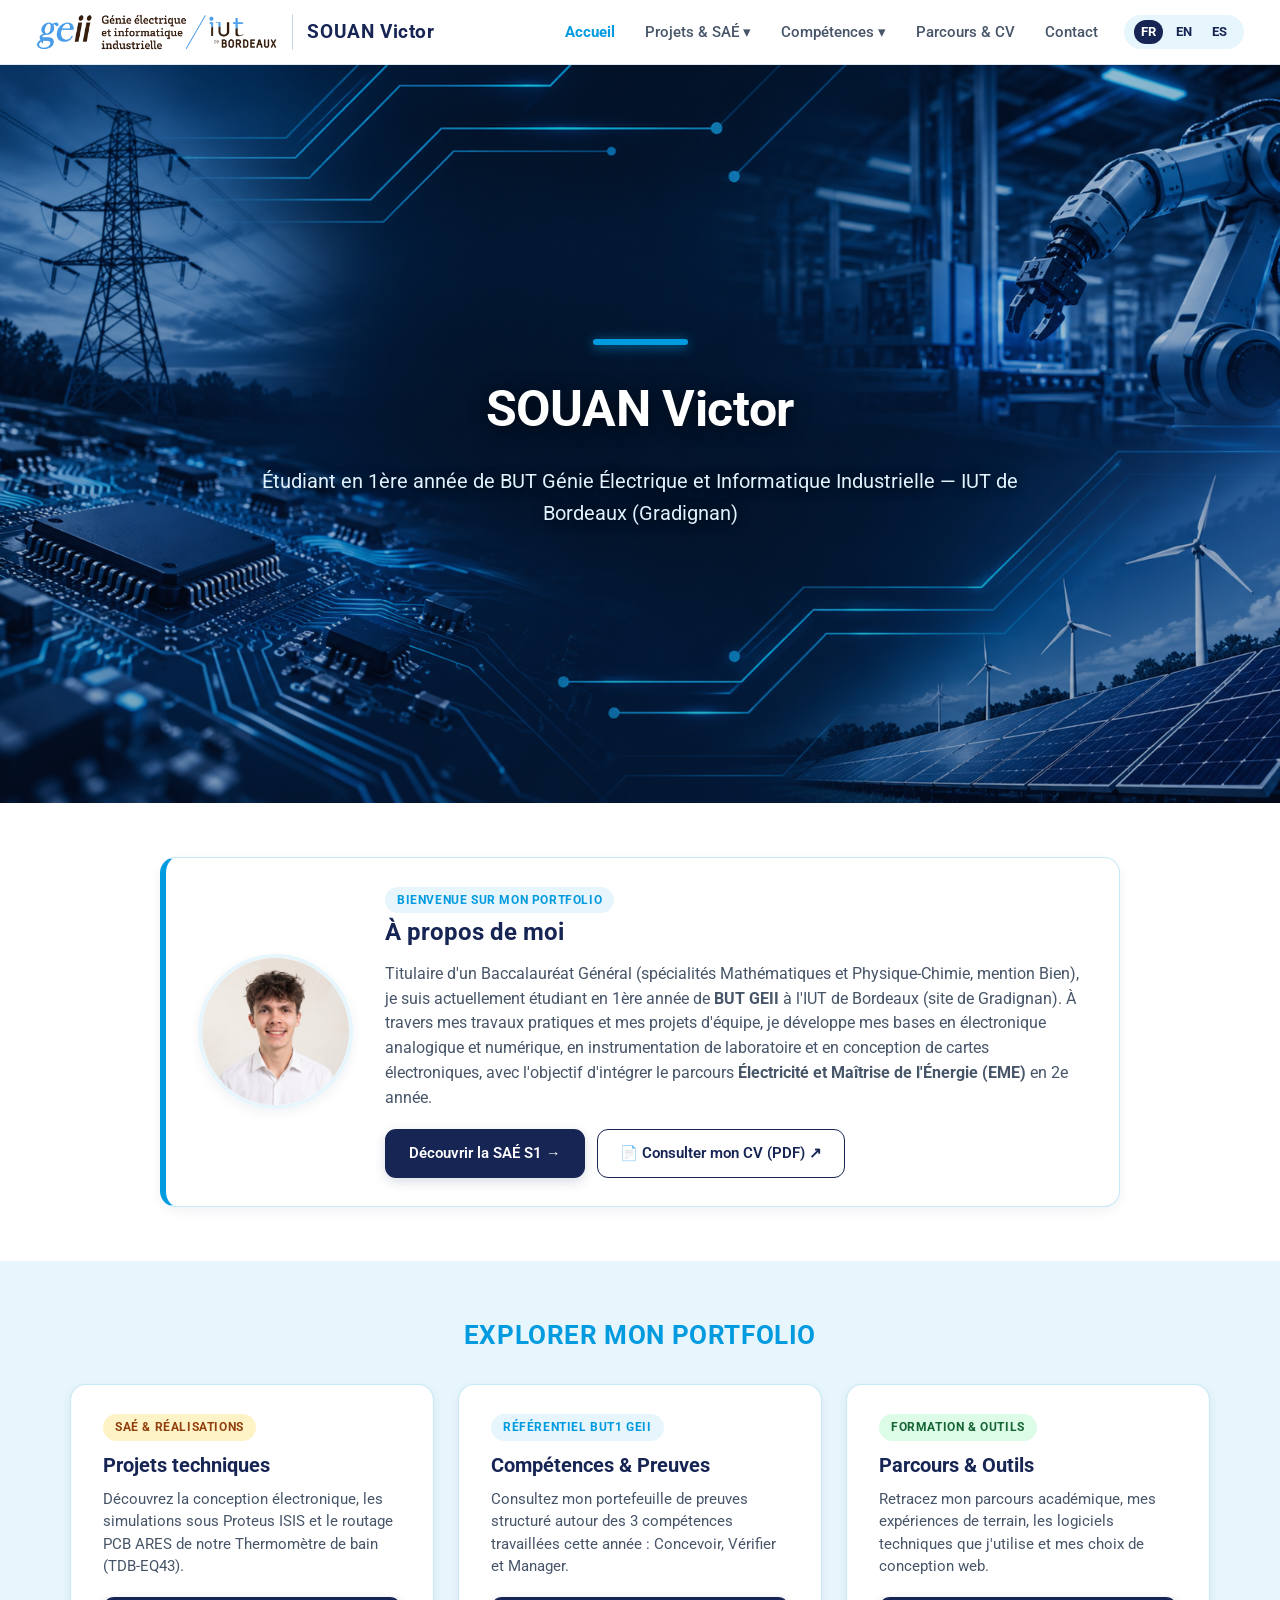
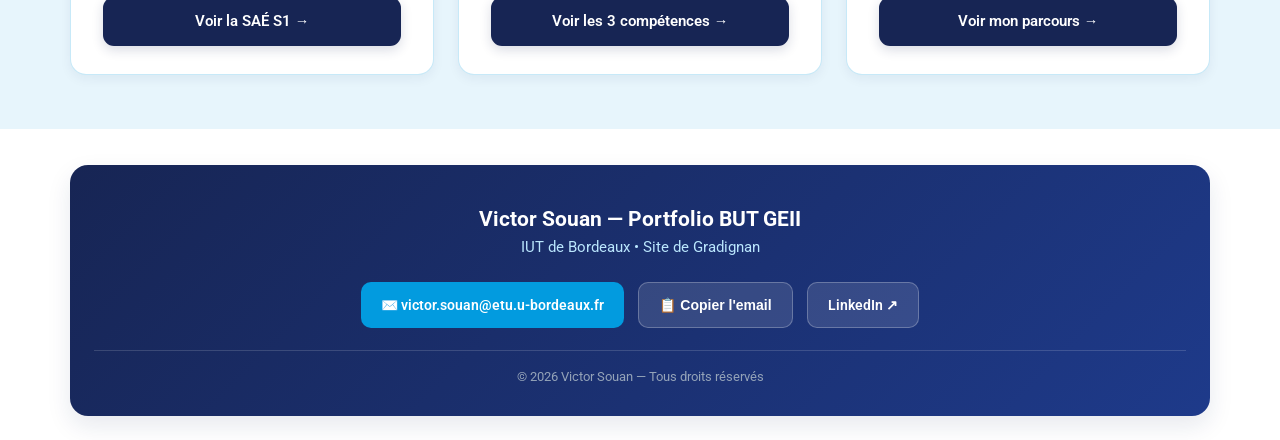
==== commit b20d8293: "Add files via upload" ====
--- a/index.html
+++ b/index.html
@@ -36,6 +36,7 @@
       color: var(--text-muted);
       font-size: 15.5px;
       margin-bottom: 18px;
+      line-height: 1.6;
     }
 
     .quick-grid {
@@ -60,6 +61,7 @@
     .quick-card p {
       font-size: 14.5px;
       color: var(--text-muted);
+      line-height: 1.55;
     }
 
     @media (max-width: 820px) {
@@ -92,8 +94,6 @@
             <li><a href="competences.html">Vue d'ensemble</a></li>
             <li><a href="comp-concevoir.html">Concevoir (C.1 à C.4)</a></li>
             <li><a href="comp-verifier.html">Vérifier (V.1 à V.2)</a></li>
-            <li><a href="comp-maintenir.html">Maintenir (M.1 à M.2)</a></li>
-            <li><a href="comp-installer.html">Installer — EME (I.2)</a></li>
             <li><a href="comp-manager.html">Manager (G.1 à G.3)</a></li>
           </ul>
         </li>
@@ -121,10 +121,10 @@
         <span class="badge badge-blue">Bienvenue sur mon portfolio</span>
         <h2>À propos de moi</h2>
         <p>
-          Titulaire d'un Baccalauréat Général (spécialités Mathématiques et Physique-Chimie, mention Bien), je suis actuellement étudiant en première année de <strong>BUT GEII</strong> à l'IUT de Bordeaux (site de Gradignan). Passionné par l'électronique, les systèmes énergétiques et le terrain technique, j'ai pour objectif d'intégrer le parcours <strong>Électricité et Maîtrise de l'Énergie (EME)</strong> en deuxième année afin de m'orienter vers les métiers de la conduite d'affaires et de l'ingénierie énergétique.
+          Titulaire d'un Baccalauréat Général (spécialités Mathématiques et Physique-Chimie, mention Bien), je suis actuellement étudiant en 1ère année de <strong>BUT GEII</strong> à l'IUT de Bordeaux (site de Gradignan). À travers mes travaux pratiques et mes projets d'équipe, je développe mes bases en électronique analogique et numérique, en instrumentation de laboratoire et en conception de cartes électroniques, avec l'objectif d'intégrer le parcours <strong>Électricité et Maîtrise de l'Énergie (EME)</strong> en 2e année.
         </p>
         <div style="display: flex; flex-wrap: wrap; gap: 12px;">
-          <a href="projets.html" class="btn-navy">Découvrir mes projets →</a>
+          <a href="sae-s1.html" class="btn-navy">Découvrir la SAÉ S1 →</a>
           <a href="https://drive.google.com/file/d/1WzoYddrsvxdekkOzyr0ID587YM53Q3Lj/view?usp=sharing" target="_blank" rel="noopener noreferrer" class="btn-outline">📄 Consulter mon CV (PDF) ↗</a>
         </div>
       </div>
@@ -139,25 +139,25 @@
           <div>
             <span class="badge badge-amber">SAÉ &amp; Réalisations</span>
             <h3>Projets techniques</h3>
-            <p style="margin-top: 8px;">Découvrez en détail la conception électronique, les simulations ISIS et le routage PCB ARES de notre Thermomètre de bain (TDB-EQ43).</p>
+            <p style="margin-top: 8px;">Découvrez la conception électronique, les simulations sous Proteus ISIS et le routage PCB ARES de notre Thermomètre de bain (TDB-EQ43).</p>
           </div>
           <a href="sae-s1.html" class="btn-navy" style="width: 100%;">Voir la SAÉ S1 →</a>
         </div>
 
         <div class="card quick-card reveal">
           <div>
-            <span class="badge badge-blue">Référentiel BUT GEII</span>
+            <span class="badge badge-blue">Référentiel BUT1 GEII</span>
             <h3>Compétences &amp; Preuves</h3>
-            <p style="margin-top: 8px;">Consultez mon portefeuille de preuves classées selon le référentiel : Concevoir, Vérifier, Maintenir, Installer (EME) et Manager.</p>
+            <p style="margin-top: 8px;">Consultez mon portefeuille de preuves structuré autour des 3 compétences travaillées cette année : Concevoir, Vérifier et Manager.</p>
           </div>
-          <a href="competences.html" class="btn-navy" style="width: 100%;">Voir les compétences →</a>
+          <a href="competences.html" class="btn-navy" style="width: 100%;">Voir les 3 compétences →</a>
         </div>
 
         <div class="card quick-card reveal">
           <div>
-            <span class="badge badge-green">Formation &amp; Terrain</span>
+            <span class="badge badge-green">Formation &amp; Outils</span>
             <h3>Parcours &amp; Outils</h3>
-            <p style="margin-top: 8px;">Retracez mon parcours académique, mes expériences professionnelles, les logiciels techniques que je maîtrise et téléchargez mon CV.</p>
+            <p style="margin-top: 8px;">Retracez mon parcours académique, mes expériences de terrain, les logiciels techniques que j'utilise et mes choix de conception web.</p>
           </div>
           <a href="parcours.html" class="btn-navy" style="width: 100%;">Voir mon parcours →</a>
         </div>
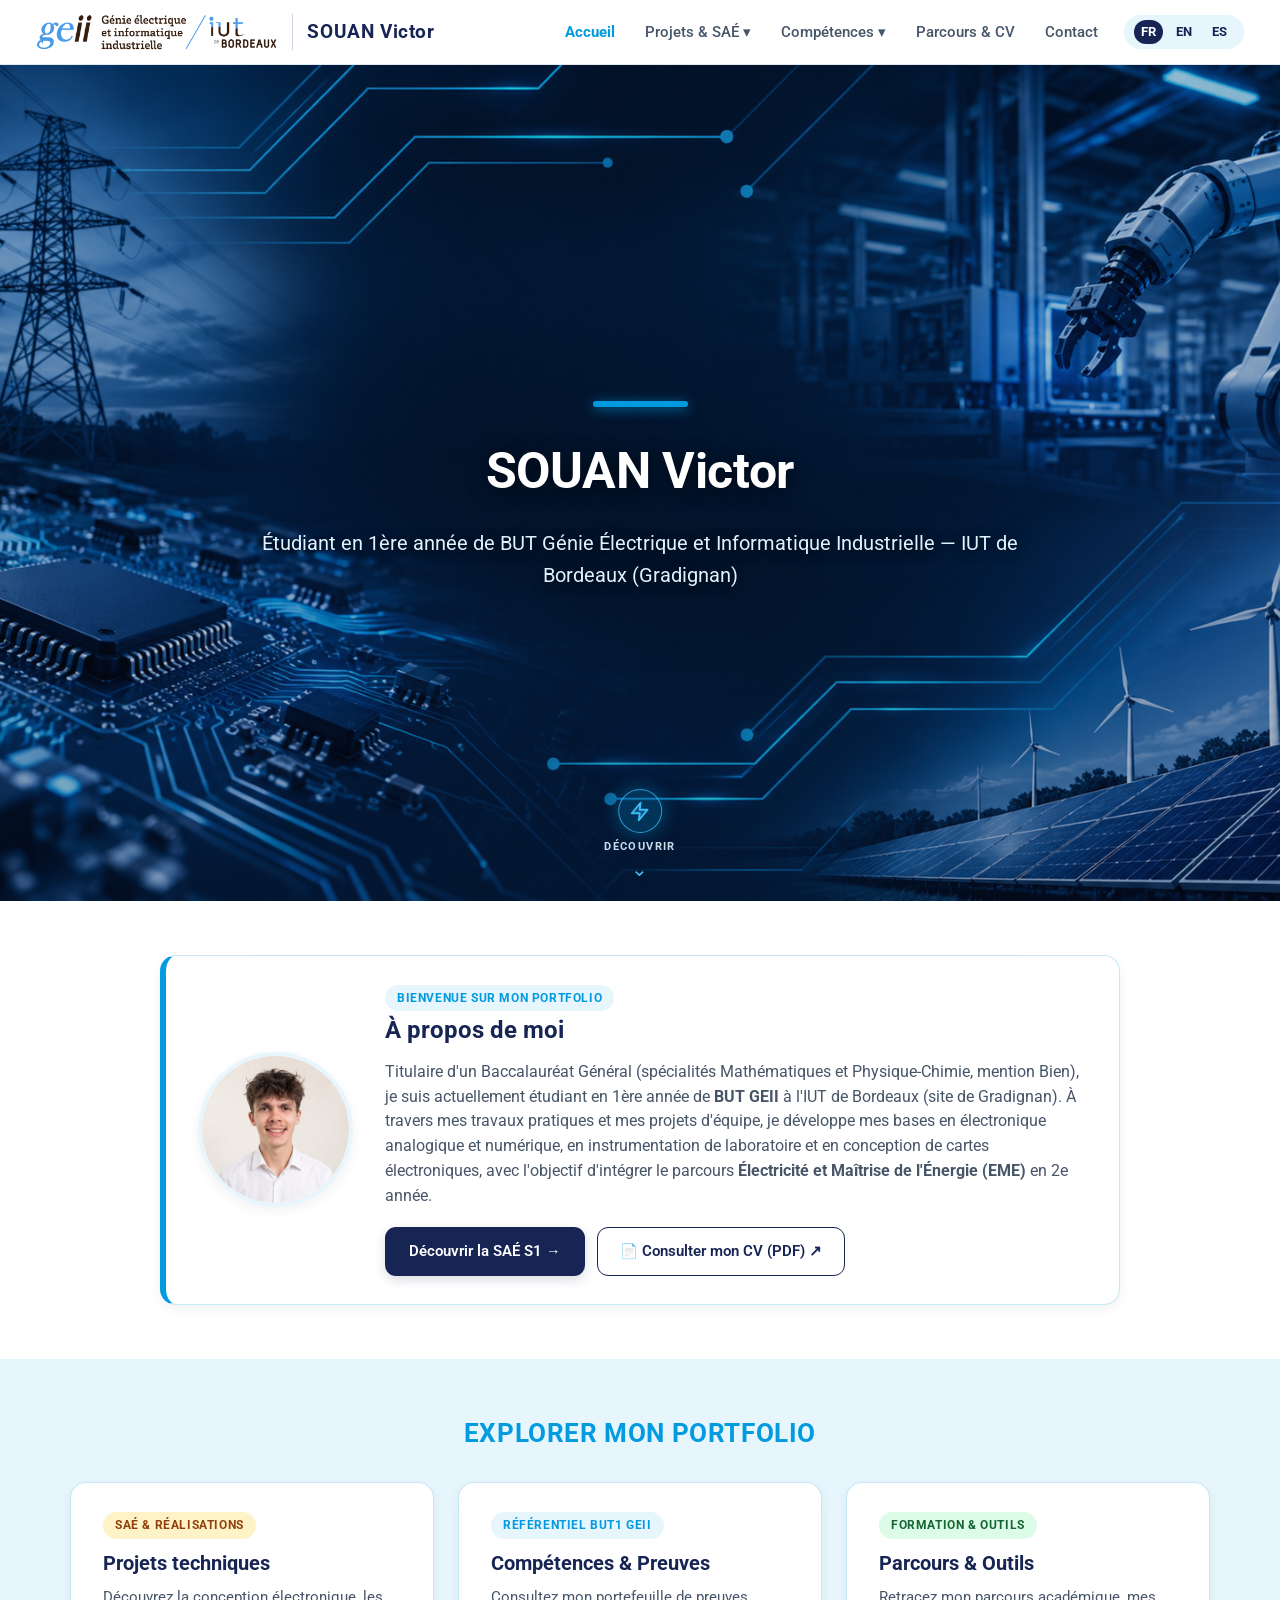
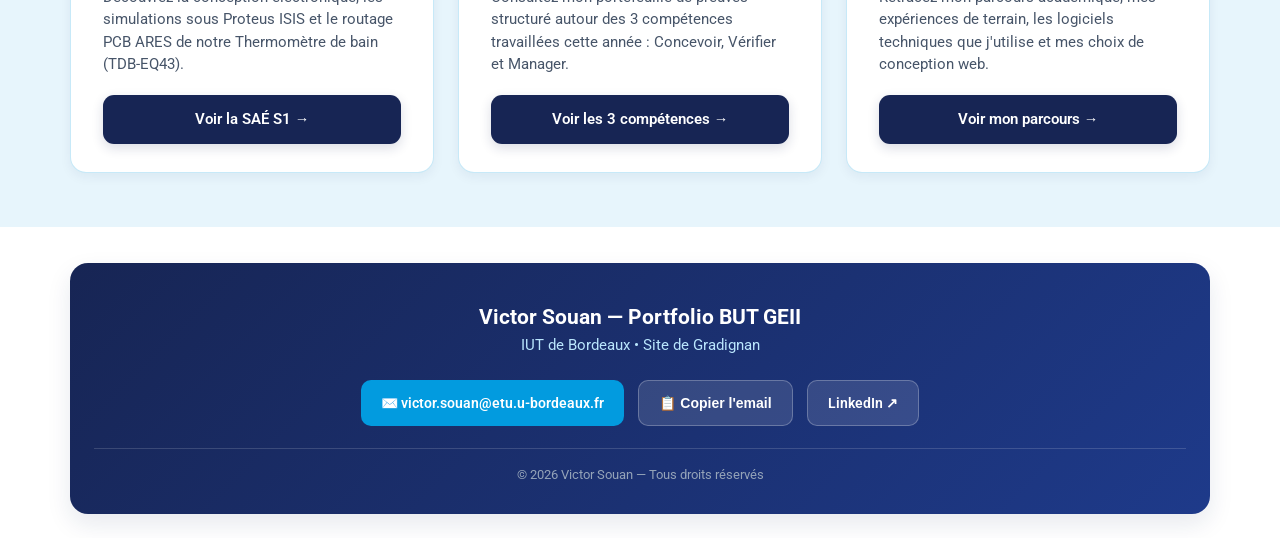
==== commit f683c8cd: "Add files via upload" ====
--- a/index.html
+++ b/index.html
@@ -5,6 +5,8 @@
   <meta name="viewport" content="width=device-width, initial-scale=1.0">
   <title>SOUAN Victor — Portfolio BUT GEII</title>
   <link href="https://fonts.googleapis.com/css2?family=Open+Sans:wght@400;600;700&family=Roboto:wght@400;500;700&display=swap" rel="stylesheet">
+  <link rel="icon" href="logoGEII_retina.png" type="image/png">
+  <link rel="apple-touch-icon" href="logoGEII_retina.png">
   <link rel="stylesheet" href="style.css">
   <style>
     .about-card {
@@ -112,9 +114,19 @@
     <div class="hero-bar"></div>
     <h1>SOUAN Victor</h1>
     <p>Étudiant en 1ère année de BUT Génie Électrique et Informatique Industrielle — IUT de Bordeaux (Gradignan)</p>
+
+    <a href="#about" class="scroll-cue" aria-label="Descendre vers la présentation">
+      <span class="scroll-cue-badge">
+        <svg class="bolt-icon" viewBox="0 0 24 24" fill="none" stroke="currentColor" stroke-width="2.2" stroke-linecap="round" stroke-linejoin="round">
+          <polygon points="13 2 3 14 12 14 11 22 21 10 12 10 13 2"></polygon>
+        </svg>
+      </span>
+      <span class="scroll-cue-text">Découvrir</span>
+      <span class="scroll-cue-arrow">⌄</span>
+    </a>
   </section>
 
-  <div class="container">
+  <div class="container" id="about">
     <div class="card about-card reveal">
       <img src="photo-victor.jpg" alt="Photo de profil de Victor Souan" class="profile-photo">
       <div>
--- a/style.css
+++ b/style.css
@@ -470,4 +470,263 @@
   .hero h1 { font-size: 32px; }
   .hero p { font-size: 16px; }
   .hero { padding: 80px 16px; min-height: 55vh; }
+
+}
+/* === ZOOM PLEIN ÉCRAN (LIGHTBOX) SUR LES PREUVES === */
+.proof-img,
+.sim-card img,
+.pcb-figure img {
+  cursor: zoom-in;
+  transition: transform 0.2s ease, box-shadow 0.2s ease;
+}
+
+.proof-img:hover,
+.sim-card img:hover,
+.pcb-figure img:hover {
+  transform: scale(1.015);
+  box-shadow: 0 8px 20px rgba(23, 37, 84, 0.15);
+}
+
+.lightbox-overlay {
+  position: fixed;
+  inset: 0;
+  background: rgba(15, 23, 42, 0.92);
+  display: flex;
+  flex-direction: column;
+  align-items: center;
+  justify-content: center;
+  padding: 24px;
+  z-index: 9999;
+  opacity: 0;
+  visibility: hidden;
+  transition: opacity 0.25s ease, visibility 0.25s ease;
+}
+
+.lightbox-overlay.open {
+  opacity: 1;
+  visibility: visible;
+}
+
+.lightbox-overlay img {
+  max-width: 92vw;
+  max-height: 82vh;
+  border-radius: 12px;
+  background: #ffffff;
+  box-shadow: 0 20px 50px rgba(0, 0, 0, 0.5);
+  object-fit: contain;
+}
+
+.lightbox-caption {
+  color: #f8fafc;
+  font-size: 15px;
+  font-weight: 600;
+  margin-top: 14px;
+  text-align: center;
+}
+
+.lightbox-close {
+  position: absolute;
+  top: 20px;
+  right: 26px;
+  background: rgba(255, 255, 255, 0.15);
+  color: #ffffff;
+  border: none;
+  border-radius: 50%;
+  width: 42px;
+  height: 42px;
+  font-size: 22px;
+  cursor: pointer;
+  transition: background 0.2s;
+}
+
+.lightbox-close:hover {
+  background: var(--primary);
+}
+/* === BARRE DE NAVIGATION TRANSLUCIDE AU SCROLL === */
+header {
+  transition: background-color 0.25s ease, box-shadow 0.25s ease, backdrop-filter 0.25s ease;
+}
+
+header.scrolled {
+  background: rgba(255, 255, 255, 0.85);
+  backdrop-filter: blur(10px);
+  -webkit-backdrop-filter: blur(10px);
+  box-shadow: 0 4px 20px rgba(23, 37, 84, 0.08);
+}
+/* === BANNIÈRE PLEIN ÉCRAN (ACCUEIL UNIQUEMENT) & INDICATEUR ÉCLAIR === */
+html {
+  scroll-behavior: smooth;
+}
+
+.hero:not(.hero-sub) {
+  position: relative;
+  min-height: calc(100vh - 64px);
+  margin-bottom: 0;
+  display: flex;
+  flex-direction: column;
+  justify-content: center;
+  align-items: center;
+  padding-bottom: 95px;
+}
+
+.scroll-cue {
+  position: absolute;
+  bottom: 24px;
+  left: 50%;
+  transform: translateX(-50%);
+  display: flex;
+  flex-direction: column;
+  align-items: center;
+  gap: 5px;
+  text-decoration: none;
+  color: #e0f2fe;
+  cursor: pointer;
+  z-index: 5;
+  transition: color 0.25s ease;
+}
+
+.scroll-cue:hover {
+  color: #ffffff;
+}
+
+.scroll-cue-badge {
+  width: 44px;
+  height: 44px;
+  border-radius: 50%;
+  background: rgba(2, 155, 223, 0.22);
+  border: 1.5px solid rgba(56, 189, 248, 0.75);
+  display: flex;
+  align-items: center;
+  justify-content: center;
+  box-shadow: 0 0 18px rgba(2, 155, 223, 0.45);
+  animation: pulseBolt 2s infinite ease-in-out;
+}
+
+.bolt-icon {
+  width: 21px;
+  height: 21px;
+  color: #38bdf8;
+  fill: rgba(56, 189, 248, 0.25);
+  animation: flashBolt 2s infinite ease-in-out;
+}
+
+.scroll-cue-text {
+  font-size: 11px;
+  font-weight: 700;
+  text-transform: uppercase;
+  letter-spacing: 1.4px;
+  opacity: 0.9;
+}
+
+.scroll-cue-arrow {
+  font-size: 20px;
+  line-height: 0.8;
+  color: #38bdf8;
+  animation: bounceArrow 1.8s infinite ease-in-out;
+}
+
+@keyframes pulseBolt {
+  0%, 100% {
+    transform: scale(1);
+    box-shadow: 0 0 14px rgba(2, 155, 223, 0.4);
+  }
+  50% {
+    transform: scale(1.08);
+    box-shadow: 0 0 26px rgba(56, 189, 248, 0.85);
+  }
+}
+
+@keyframes flashBolt {
+  0%, 100% {
+    color: #38bdf8;
+    fill: rgba(56, 189, 248, 0.2);
+  }
+  50% {
+    color: #facc15;
+    fill: rgba(250, 204, 21, 0.85);
+  }
+}
+
+@keyframes bounceArrow {
+  0%, 100% {
+    transform: translateY(0);
+  }
+  50% {
+    transform: translateY(6px);
+  }
+}
+/* === CORRECTION DU MENU MOBILE (PLEINE LARGEUR SOUS LA BARRE) === */
+@media (max-width: 900px) {
+  header {
+    position: sticky;
+    top: 0;
+    z-index: 1000;
+    background: #ffffff !important;
+  }
+
+  header nav {
+    position: absolute;
+    top: 100%;
+    left: 0;
+    right: 0;
+    width: 100%;
+    background: #ffffff;
+    border-top: 1px solid #e2e8f0;
+    border-bottom: 3px solid var(--primary);
+    box-shadow: 0 14px 30px rgba(15, 23, 42, 0.16);
+    padding: 12px 20px 20px;
+    max-height: calc(100vh - 70px);
+    overflow-y: auto;
+    z-index: 999;
+  }
+
+  header nav ul {
+    flex-direction: column;
+    align-items: stretch;
+    width: 100%;
+    gap: 4px;
+  }
+
+  header nav ul li {
+    width: 100%;
+  }
+
+  header nav ul li a {
+    display: block;
+    width: 100%;
+    padding: 10px 12px;
+    border-radius: 8px;
+    white-space: normal;
+  }
+
+  header nav .dropdown-menu {
+    position: static;
+    width: 100%;
+    box-shadow: none;
+    border: none;
+    border-left: 3px solid var(--primary);
+    background: #f8fafc;
+    border-radius: 0 8px 8px 0;
+    margin: 4px 0 8px 10px;
+    padding: 4px 0 4px 8px;
+  }
+
+  header nav .dropdown-menu li a {
+    font-size: 13.5px;
+    padding: 8px 10px;
+  }
+
+  header nav .lang-switch {
+    display: flex;
+    justify-content: flex-start;
+    gap: 8px;
+    padding-top: 12px;
+    margin-top: 8px;
+    border-top: 1px solid #e2e8f0;
+  }
+
+  header nav .lang-switch a {
+    width: auto;
+    padding: 6px 14px;
+  }
 }
